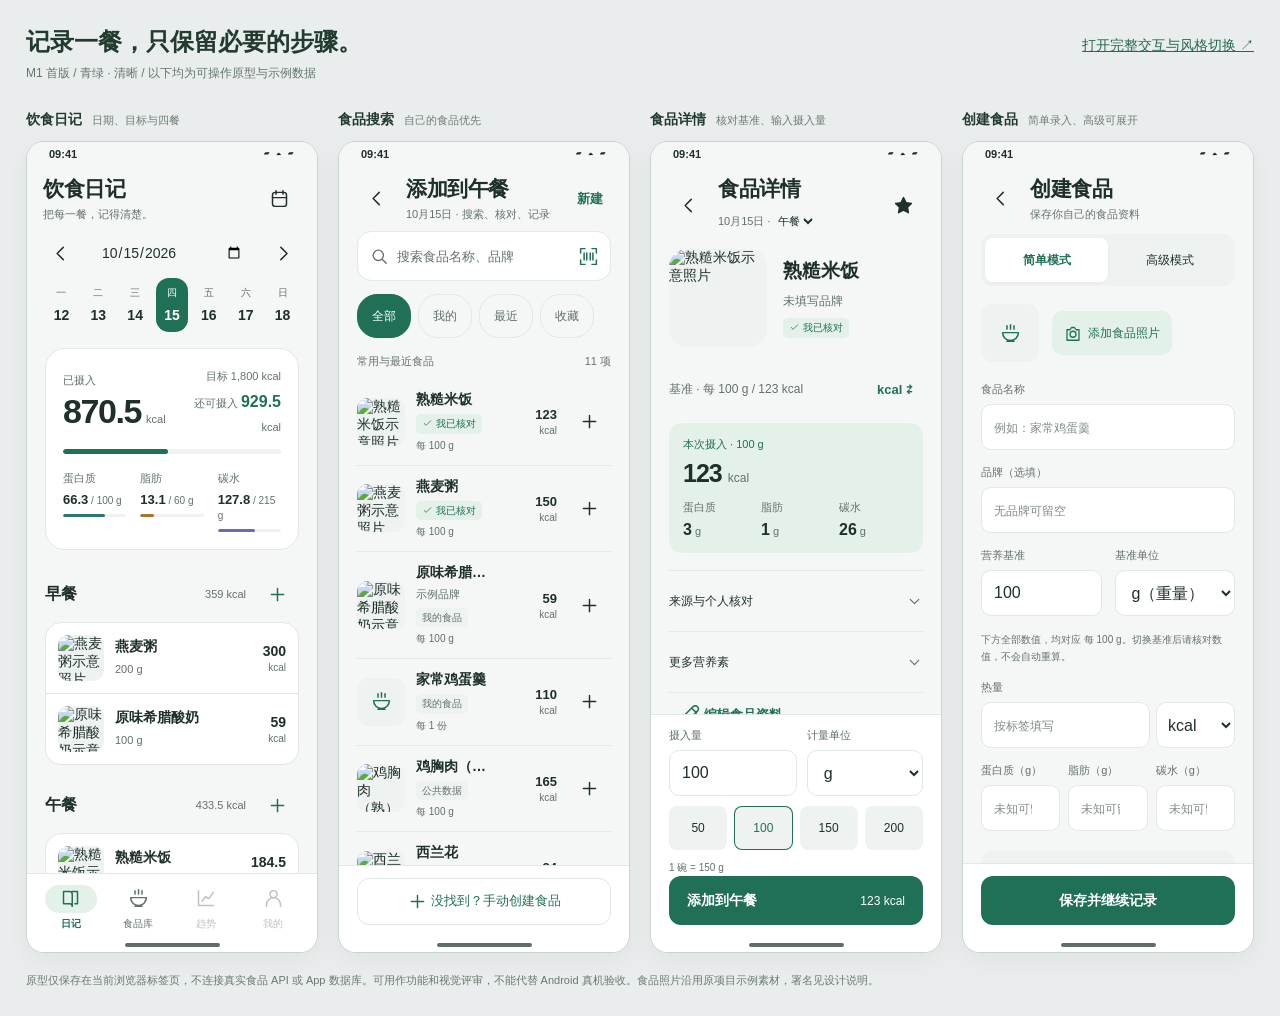
==== docs/china-fork/prototype/overview.html @ 6d62c1c9 "docs: add M1 nutrition diary design and interactive prototype" ====
<!doctype html>
<html lang="zh-CN">
<head>
  <meta charset="utf-8">
  <meta name="viewport" content="width=device-width, initial-scale=1">
  <link rel="icon" href="data:,">
  <title>M1 · 四个核心页面</title>
  <style>
    *{box-sizing:border-box}body{margin:0;background:#e9edee;color:#223b2e;font:14px -apple-system,BlinkMacSystemFont,"PingFang SC",sans-serif;padding:26px}header{display:flex;align-items:baseline;justify-content:space-between;gap:20px;margin:0 0 22px}h1{font-size:24px;font-weight:600;margin:0}p{font-size:12px;color:#64776b;margin:7px 0}a{color:#28684c}main{display:grid;grid-template-columns:repeat(4,minmax(0,1fr));gap:20px}figure{margin:0;min-width:0}figcaption{margin-bottom:12px;display:flex;gap:10px;align-items:baseline;font-weight:600}figcaption span{font-size:11px;color:#6d7d73;font-weight:400}iframe{width:100%;height:812px;border:1px solid #cad5ce;border-radius:18px;background:#f5f7f6;box-shadow:0 8px 24px #2033260c}footer{font-size:11px;color:#697a6d;margin-top:15px;line-height:1.7}@media(max-width:1150px){main{grid-template-columns:repeat(2,minmax(0,1fr))}}@media(max-width:600px){main{grid-template-columns:1fr}header{display:block}body{padding:16px}iframe{height:844px}}
  </style>
</head>
<body>
  <header><div><h1>记录一餐，只保留必要的步骤。</h1><p>M1 首版 / 青绿 · 清晰 / 以下均为可操作原型与示例数据</p></div><a href="index.html">打开完整交互与风格切换 ↗</a></header>
  <main>
    <figure><figcaption>饮食日记<span>日期、目标与四餐</span></figcaption><iframe title="饮食日记原型" src="index.html?standalone=1&screen=home"></iframe></figure>
    <figure><figcaption>食品搜索<span>自己的食品优先</span></figcaption><iframe title="食品搜索原型" src="index.html?standalone=1&screen=search"></iframe></figure>
    <figure><figcaption>食品详情<span>核对基准、输入摄入量</span></figcaption><iframe title="食品详情原型" src="index.html?standalone=1&screen=detail"></iframe></figure>
    <figure><figcaption>创建食品<span>简单录入、高级可展开</span></figcaption><iframe title="创建食品原型" src="index.html?standalone=1&screen=edit"></iframe></figure>
  </main>
  <footer>原型仅保存在当前浏览器标签页，不连接真实食品 API 或 App 数据库。可用作功能和视觉评审，不能代替 Android 真机验收。食品照片沿用原项目示例素材，署名见设计说明。</footer>
</body>
</html>
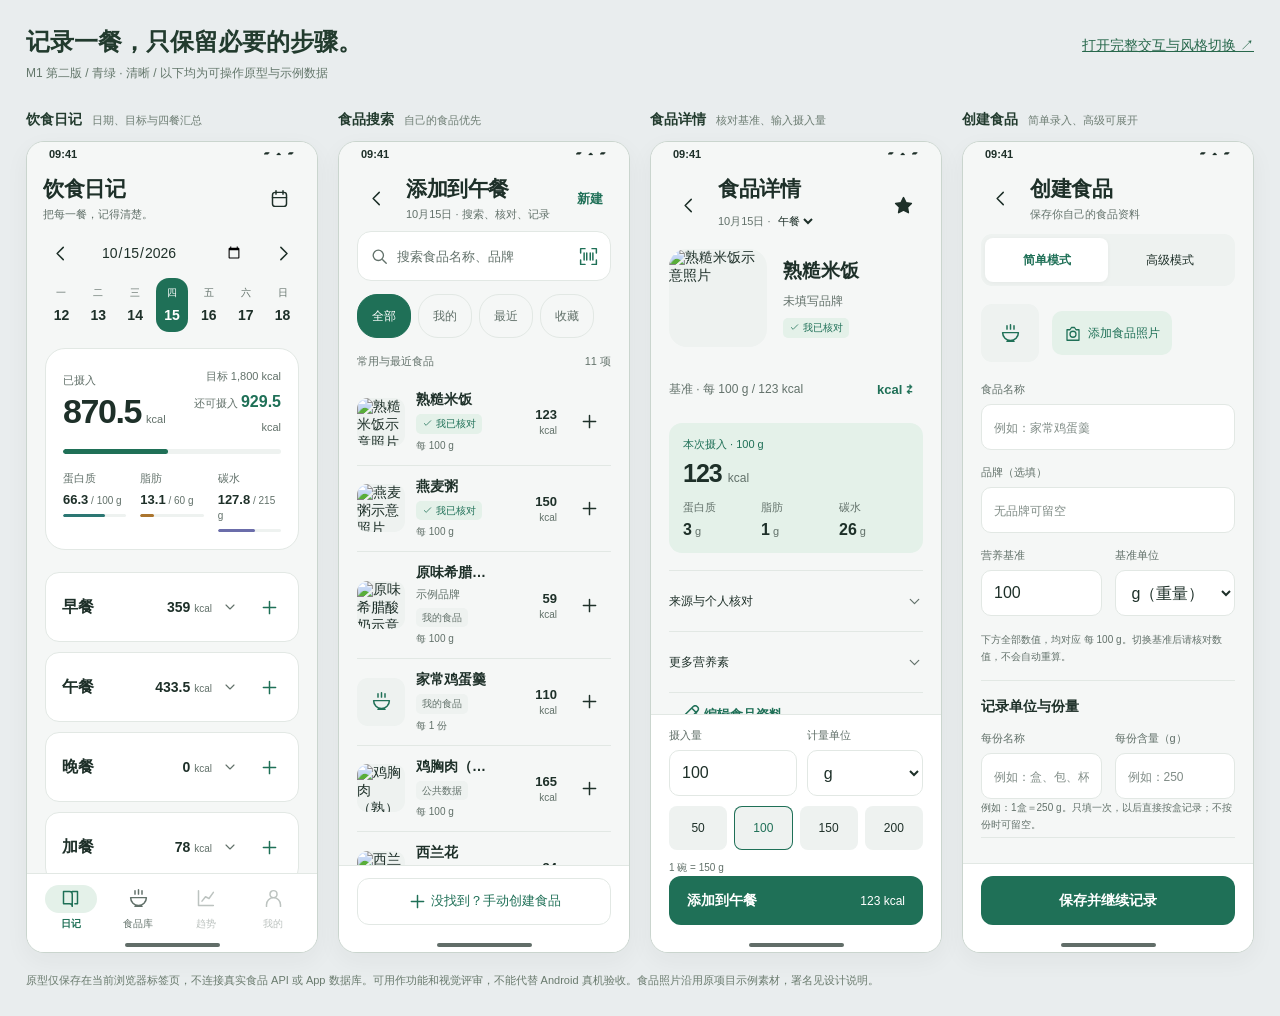
==== commit 3403c4fe: "docs: expose food portion inputs and collapse diary meal summaries" ====
--- a/docs/china-fork/prototype/overview.html
+++ b/docs/china-fork/prototype/overview.html
@@ -10,9 +10,9 @@
   </style>
 </head>
 <body>
-  <header><div><h1>记录一餐，只保留必要的步骤。</h1><p>M1 首版 / 青绿 · 清晰 / 以下均为可操作原型与示例数据</p></div><a href="index.html">打开完整交互与风格切换 ↗</a></header>
+  <header><div><h1>记录一餐，只保留必要的步骤。</h1><p>M1 第二版 / 青绿 · 清晰 / 以下均为可操作原型与示例数据</p></div><a href="index.html">打开完整交互与风格切换 ↗</a></header>
   <main>
-    <figure><figcaption>饮食日记<span>日期、目标与四餐</span></figcaption><iframe title="饮食日记原型" src="index.html?standalone=1&screen=home"></iframe></figure>
+    <figure><figcaption>饮食日记<span>日期、目标与四餐汇总</span></figcaption><iframe title="饮食日记原型" src="index.html?standalone=1&screen=home"></iframe></figure>
     <figure><figcaption>食品搜索<span>自己的食品优先</span></figcaption><iframe title="食品搜索原型" src="index.html?standalone=1&screen=search"></iframe></figure>
     <figure><figcaption>食品详情<span>核对基准、输入摄入量</span></figcaption><iframe title="食品详情原型" src="index.html?standalone=1&screen=detail"></iframe></figure>
     <figure><figcaption>创建食品<span>简单录入、高级可展开</span></figcaption><iframe title="创建食品原型" src="index.html?standalone=1&screen=edit"></iframe></figure>
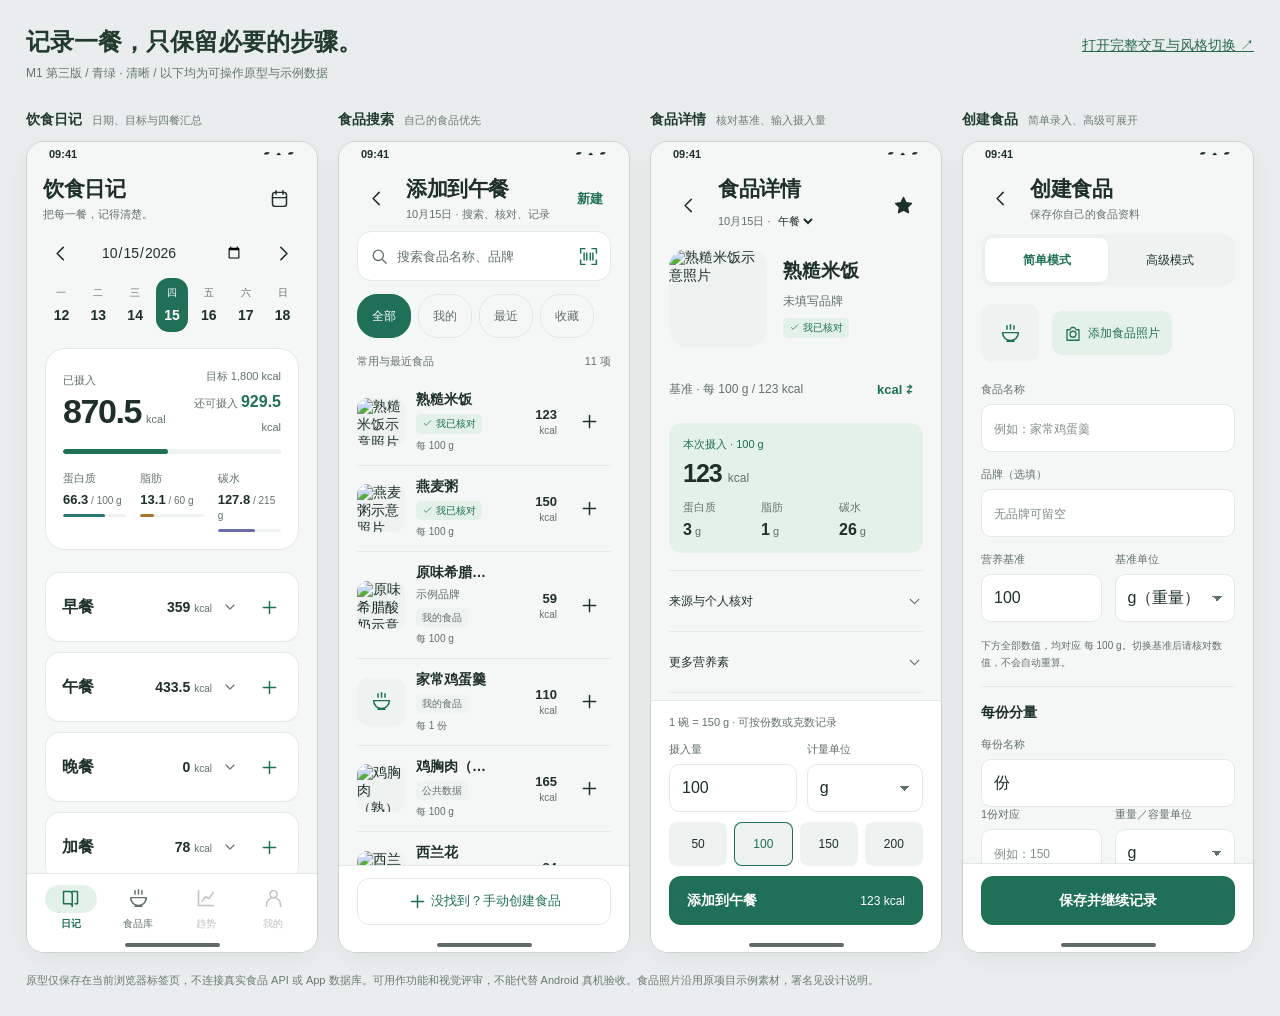
==== commit dc60bf39: "fix(prototype): retain serving weights and align input controls" ====
--- a/docs/china-fork/prototype/overview.html
+++ b/docs/china-fork/prototype/overview.html
@@ -10,7 +10,7 @@
   </style>
 </head>
 <body>
-  <header><div><h1>记录一餐，只保留必要的步骤。</h1><p>M1 第二版 / 青绿 · 清晰 / 以下均为可操作原型与示例数据</p></div><a href="index.html">打开完整交互与风格切换 ↗</a></header>
+  <header><div><h1>记录一餐，只保留必要的步骤。</h1><p>M1 第三版 / 青绿 · 清晰 / 以下均为可操作原型与示例数据</p></div><a href="index.html">打开完整交互与风格切换 ↗</a></header>
   <main>
     <figure><figcaption>饮食日记<span>日期、目标与四餐汇总</span></figcaption><iframe title="饮食日记原型" src="index.html?standalone=1&screen=home"></iframe></figure>
     <figure><figcaption>食品搜索<span>自己的食品优先</span></figcaption><iframe title="食品搜索原型" src="index.html?standalone=1&screen=search"></iframe></figure>
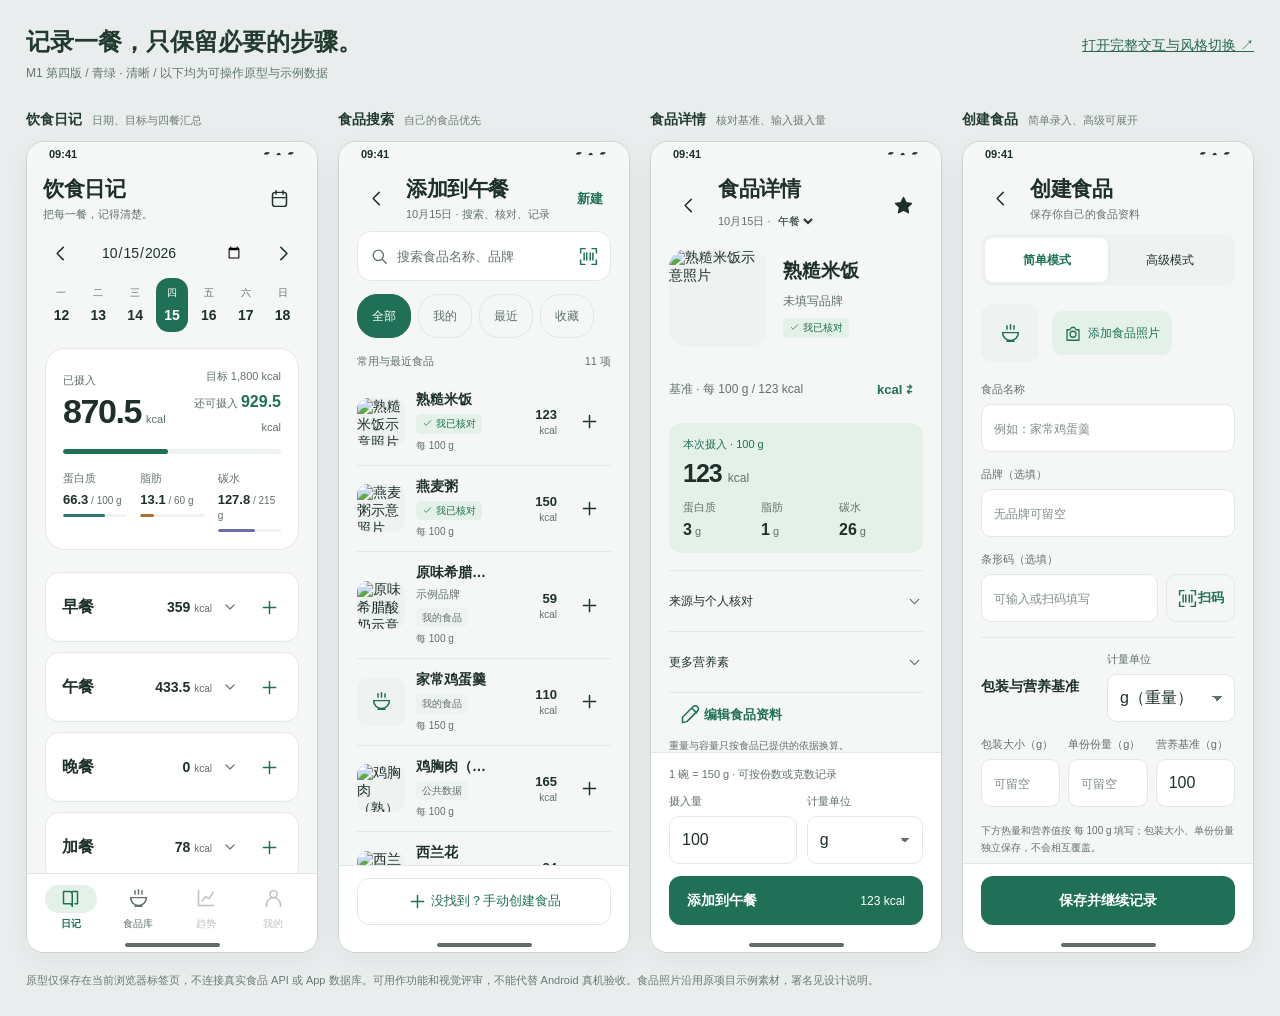
==== commit a3f05cce: "fix(prototype): separate package serving and nutrition quantities and restore barcode scan entry" ====
--- a/docs/china-fork/prototype/overview.html
+++ b/docs/china-fork/prototype/overview.html
@@ -10,7 +10,7 @@
   </style>
 </head>
 <body>
-  <header><div><h1>记录一餐，只保留必要的步骤。</h1><p>M1 第三版 / 青绿 · 清晰 / 以下均为可操作原型与示例数据</p></div><a href="index.html">打开完整交互与风格切换 ↗</a></header>
+  <header><div><h1>记录一餐，只保留必要的步骤。</h1><p>M1 第四版 / 青绿 · 清晰 / 以下均为可操作原型与示例数据</p></div><a href="index.html">打开完整交互与风格切换 ↗</a></header>
   <main>
     <figure><figcaption>饮食日记<span>日期、目标与四餐汇总</span></figcaption><iframe title="饮食日记原型" src="index.html?standalone=1&screen=home"></iframe></figure>
     <figure><figcaption>食品搜索<span>自己的食品优先</span></figcaption><iframe title="食品搜索原型" src="index.html?standalone=1&screen=search"></iframe></figure>
